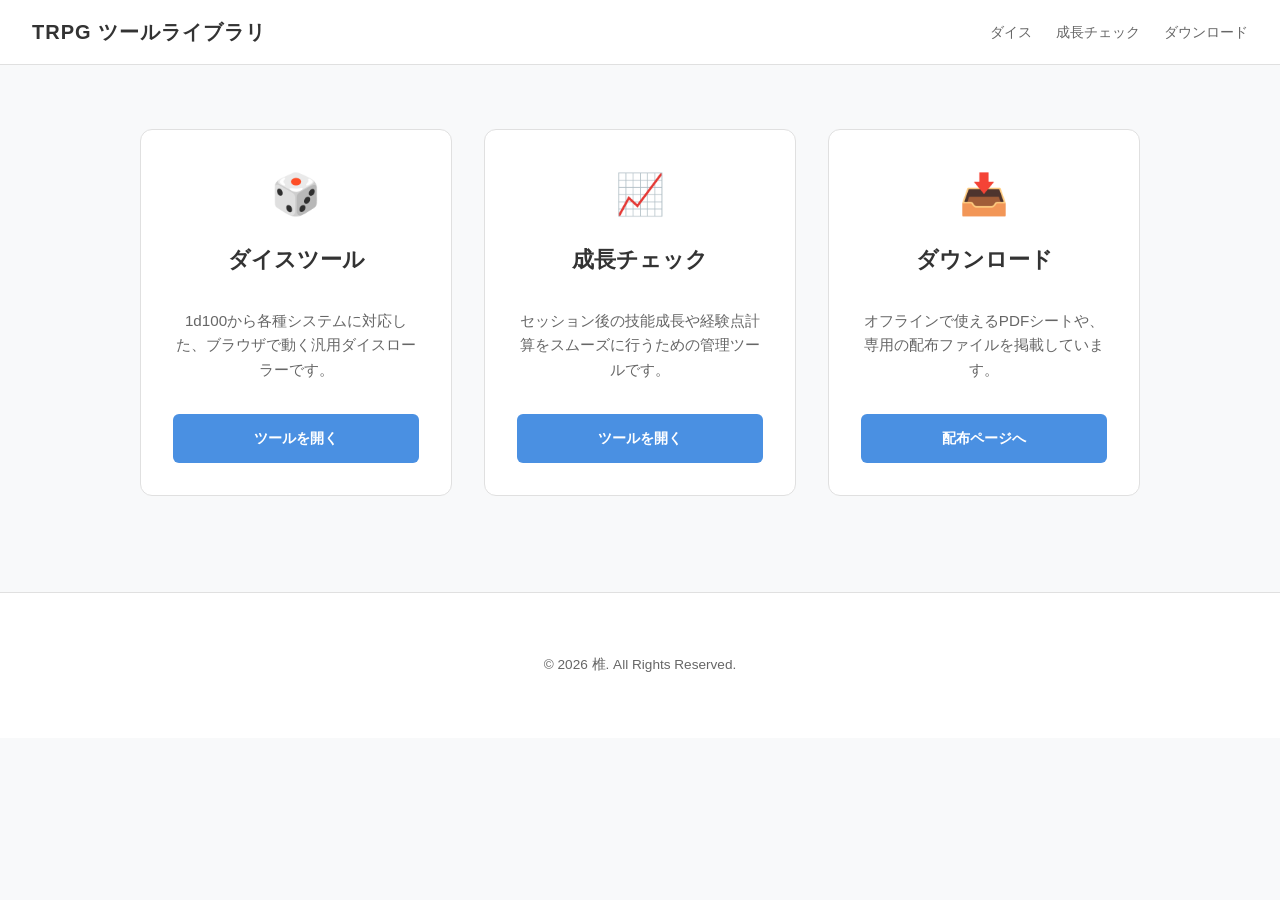
==== index.html @ 18e6e416 "ポータルサイトの作成" ====
<!DOCTYPE html>
<html lang="ja">

<head>
    <meta charset="UTF-8">
    <meta name="viewport" content="width=device-width, initial-scale=1.0">
    <title>TRPG ツールポータル</title>
    <link rel="stylesheet" href="style.css">
</head>

<body>

    <header>
        <div class="logo">TRPG ツールライブラリ</div>
        <nav>
            <ul>
                <li><a href="#dice">ダイス</a></li>
                <li><a href="#growth">成長チェック</a></li>
                <li><a href="#download">ダウンロード</a></li>
            </ul>
        </nav>
    </header>

    <main>
        <div class="grid">
            <section class="card" id="dice">
                <div class="icon">🎲</div>
                <h2>ダイスツール</h2>
                <p>1d100から各種システムに対応した、ブラウザで動く汎用ダイスローラーです。</p>
                <a href="#" class="btn">ツールを開く</a>
            </section>

            <section class="card" id="growth">
                <div class="icon">📈</div>
                <h2>成長チェック</h2>
                <p>セッション後の技能成長や経験点計算をスムーズに行うための管理ツールです。</p>
                <a href="#" class="btn">ツールを開く</a>
            </section>

            <section class="card" id="download">
                <div class="icon">📥</div>
                <h2>ダウンロード</h2>
                <p>オフラインで使えるPDFシートや、専用の配布ファイルを掲載しています。</p>
                <a href="#" class="btn">配布ページへ</a>
            </section>
        </div>
    </main>

    <footer>
        <p>&copy; 2026 椎. All Rights Reserved.</p>
    </footer>

</body>

</html>
---- style.css ----
/* 変数定義（色などを一括管理） */
:root {
    --bg-color: #f8f9fa;
    --card-bg: #ffffff;
    --text-main: #333333;
    --text-sub: #666666;
    --accent: #4a90e2;
    --border: #e0e0e0;
}

/* 全体の基本設定 */
body {
    font-family: "Helvetica Neue", Arial, "Hiragino Kaku Gothic ProN", "Hiragino Sans", Meiryo, sans-serif;
    background-color: var(--bg-color);
    color: var(--text-main);
    margin: 0;
    line-height: 1.6;
}

/* ヘッダー */
header {
    background-color: var(--card-bg);
    border-bottom: 1px solid var(--border);
    padding: 1rem 2rem;
    display: flex;
    justify-content: space-between;
    align-items: center;
    position: sticky;
    top: 0;
    z-index: 100;
}

.logo {
    font-size: 1.25rem;
    font-weight: bold;
    letter-spacing: 0.05em;
}

nav ul {
    list-style: none;
    display: flex;
    gap: 1.5rem;
    margin: 0;
    padding: 0;
}

nav a {
    text-decoration: none;
    color: var(--text-sub);
    font-size: 0.9rem;
    font-weight: 500;
    transition: color 0.3s;
}

nav a:hover {
    color: var(--accent);
}

/* メインレイアウト */
main {
    max-width: 1000px;
    margin: 4rem auto;
    padding: 0 1.5rem;
}

.grid {
    display: grid;
    grid-template-columns: repeat(auto-fit, minmax(300px, 1fr));
    gap: 2rem;
}

/* カードデザイン */
.card {
    background: var(--card-bg);
    border: 1px solid var(--border);
    border-radius: 12px;
    padding: 2rem;
    transition: transform 0.3s ease, box-shadow 0.3s ease;
    display: flex;
    flex-direction: column;
    text-align: center;
}

.card:hover {
    transform: translateY(-5px);
    box-shadow: 0 10px 30px rgba(0, 0, 0, 0.08);
}

.card .icon {
    font-size: 2.5rem;
    margin-bottom: 1rem;
}

.card h2 {
    margin: 0 0 1rem 0;
    font-size: 1.4rem;
}

.card p {
    color: var(--text-sub);
    font-size: 0.95rem;
    margin-bottom: 2rem;
    flex-grow: 1;
}

/* ボタン */
.btn {
    display: inline-block;
    background-color: var(--accent);
    color: white;
    text-decoration: none;
    padding: 0.8rem 1.5rem;
    border-radius: 6px;
    font-weight: bold;
    font-size: 0.9rem;
    transition: background-color 0.3s, opacity 0.3s;
}

.btn:hover {
    opacity: 0.9;
    filter: brightness(1.1);
}

/* フッター */
footer {
    text-align: center;
    padding: 3rem;
    color: var(--text-sub);
    font-size: 0.85rem;
    border-top: 1px solid var(--border);
    margin-top: 6rem;
    background-color: white;
}
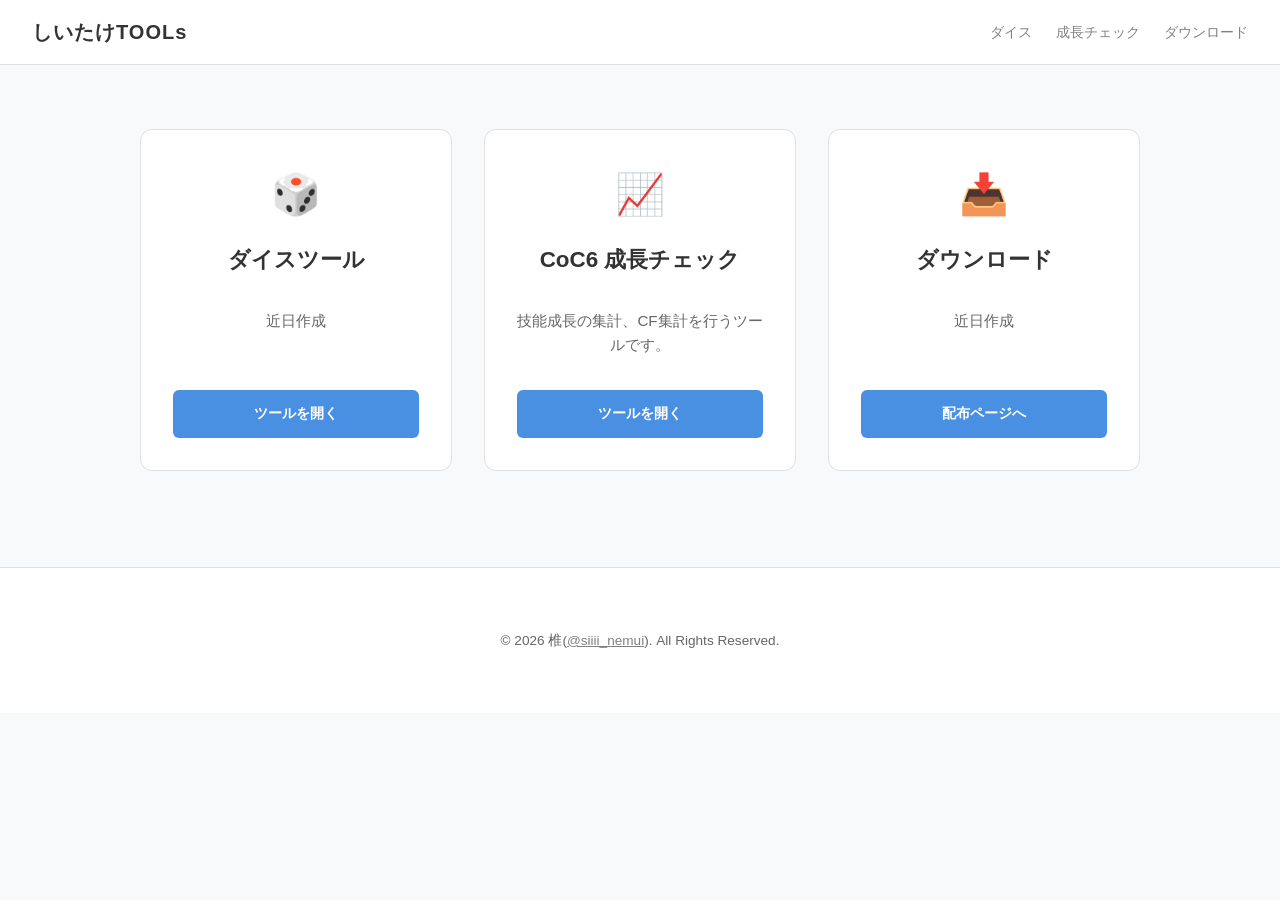
==== commit a126103c: "成長チェックツールの追加" ====
--- a/index.html
+++ b/index.html
@@ -1,55 +1,57 @@
-<!DOCTYPE html>
+<!doctype html>
 <html lang="ja">
+  <head>
+    <meta charset="UTF-8" />
+    <meta name="viewport" content="width=device-width, initial-scale=1.0" />
+    <title>しいたけTOOLs</title>
+    <link rel="stylesheet" href="style.css" />
+    <link rel="icon" href="image/hpicon.png" sizes="any" />
+    <link rel="apple-touch-icon" href="image/hpicon.png" sizes="256x256" />
+    <link rel="icon" type="image/png" href="image/hpicon.png" sizes="256x256" />
+  </head>
 
-<head>
-    <meta charset="UTF-8">
-    <meta name="viewport" content="width=device-width, initial-scale=1.0">
-    <title>TRPG ツールポータル</title>
-    <link rel="stylesheet" href="style.css">
-</head>
-
-<body>
-
+  <body>
     <header>
-        <div class="logo">TRPG ツールライブラリ</div>
-        <nav>
-            <ul>
-                <li><a href="#dice">ダイス</a></li>
-                <li><a href="#growth">成長チェック</a></li>
-                <li><a href="#download">ダウンロード</a></li>
-            </ul>
-        </nav>
+      <div class="logo"><a href="index.html">しいたけTOOLs</a></div>
+      <nav>
+        <ul>
+          <li><a href="#dice">ダイス</a></li>
+          <li><a href="GrowthTool/growth.html">成長チェック</a></li>
+          <li><a href="#download">ダウンロード</a></li>
+        </ul>
+      </nav>
     </header>
 
     <main>
-        <div class="grid">
-            <section class="card" id="dice">
-                <div class="icon">🎲</div>
-                <h2>ダイスツール</h2>
-                <p>1d100から各種システムに対応した、ブラウザで動く汎用ダイスローラーです。</p>
-                <a href="#" class="btn">ツールを開く</a>
-            </section>
+      <div class="grid">
+        <section class="card" id="dice">
+          <div class="icon">🎲</div>
+          <h2>ダイスツール</h2>
+          <p>近日作成</p>
+          <a href="#" class="btn">ツールを開く</a>
+        </section>
 
-            <section class="card" id="growth">
-                <div class="icon">📈</div>
-                <h2>成長チェック</h2>
-                <p>セッション後の技能成長や経験点計算をスムーズに行うための管理ツールです。</p>
-                <a href="#" class="btn">ツールを開く</a>
-            </section>
+        <section class="card" id="growth">
+          <div class="icon">📈</div>
+          <h2>CoC6 成長チェック</h2>
+          <p>技能成長の集計、CF集計を行うツールです。</p>
+          <a href="GrowthTool/growth.html" class="btn">ツールを開く</a>
+        </section>
 
-            <section class="card" id="download">
-                <div class="icon">📥</div>
-                <h2>ダウンロード</h2>
-                <p>オフラインで使えるPDFシートや、専用の配布ファイルを掲載しています。</p>
-                <a href="#" class="btn">配布ページへ</a>
-            </section>
-        </div>
+        <section class="card" id="download">
+          <div class="icon">📥</div>
+          <h2>ダウンロード</h2>
+          <p>近日作成</p>
+          <a href="#" class="btn">配布ページへ</a>
+        </section>
+      </div>
     </main>
 
     <footer>
-        <p>&copy; 2026 椎. All Rights Reserved.</p>
+      <p>
+        &copy; 2026 椎(<a href="https://x.com/siiii_nemui">@siiii_nemui</a>).
+        All Rights Reserved.
+      </p>
     </footer>
-
-</body>
-
-</html>+  </body>
+</html>
--- a/style.css
+++ b/style.css
@@ -30,10 +30,20 @@
     z-index: 100;
 }
 
-.logo {
+.logo a {
+    color: var(--text-main);
     font-size: 1.25rem;
     font-weight: bold;
     letter-spacing: 0.05em;
+    /* ロゴリンクは下線なし、状態変化しない */
+    text-decoration: none;
+}
+
+/* ロゴリンクの訪問済み・アクティブ時も色を変えない */
+.logo a:visited,
+.logo a:active {
+    color: var(--text-main);
+    text-decoration: none;
 }
 
 nav ul {
@@ -46,7 +56,7 @@
 
 nav a {
     text-decoration: none;
-    color: var(--text-sub);
+    color: #808080;
     font-size: 0.9rem;
     font-weight: 500;
     transition: color 0.3s;
@@ -130,4 +140,8 @@
     border-top: 1px solid var(--border);
     margin-top: 6rem;
     background-color: white;
+}
+
+footer a {
+    color:#808080;
 }
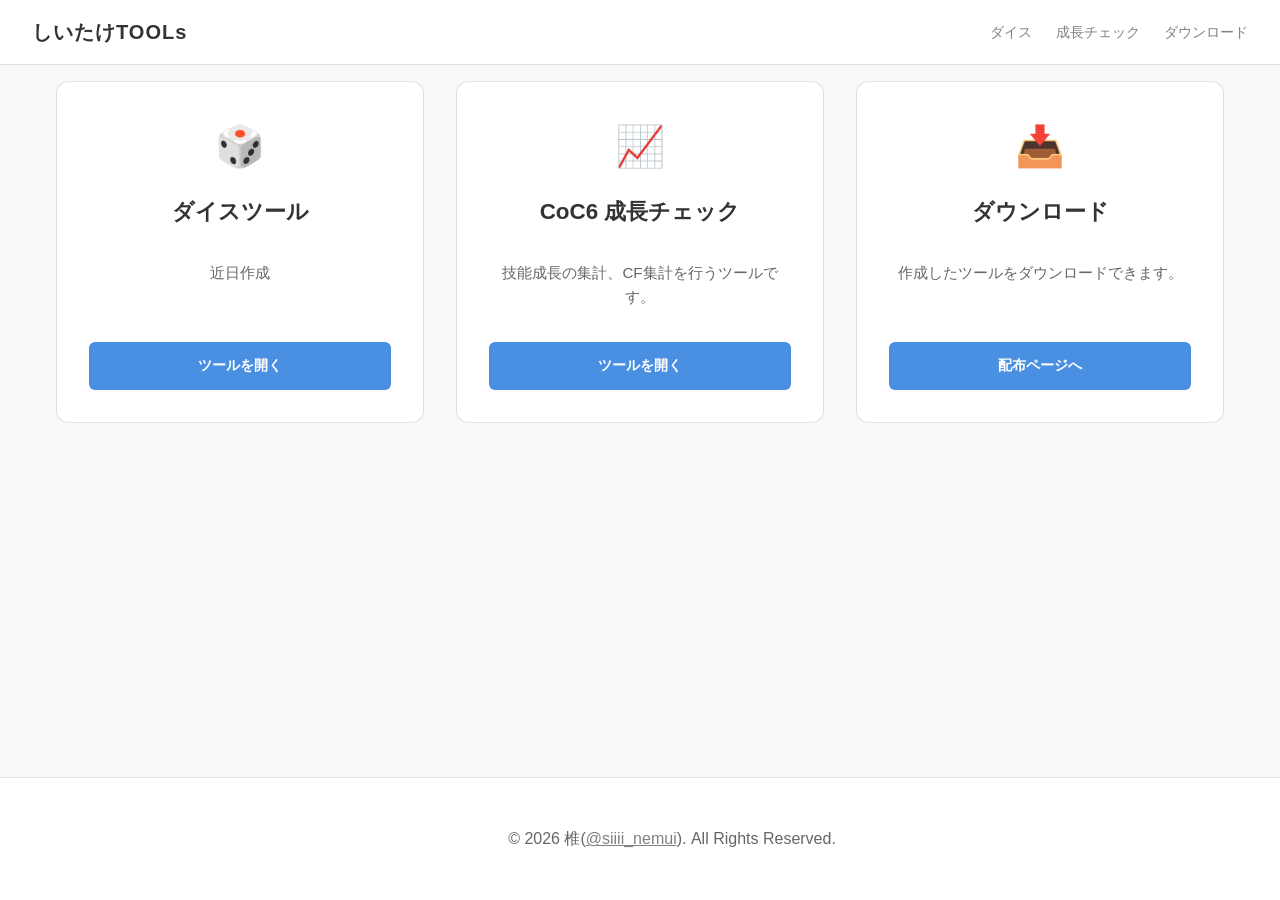
==== commit 96cad22e: "成長チェック：更新履歴の追加 ダウンロードページ：公開" ====
--- a/index.html
+++ b/index.html
@@ -41,8 +41,8 @@
         <section class="card" id="download">
           <div class="icon">📥</div>
           <h2>ダウンロード</h2>
-          <p>近日作成</p>
-          <a href="#" class="btn">配布ページへ</a>
+          <p>作成したツールをダウンロードできます。</p>
+          <a href="Download/download.html" class="btn">配布ページへ</a>
         </section>
       </div>
     </main>
--- a/style.css
+++ b/style.css
@@ -1,147 +1,162 @@
 /* 変数定義（色などを一括管理） */
 :root {
-    --bg-color: #f8f9fa;
-    --card-bg: #ffffff;
-    --text-main: #333333;
-    --text-sub: #666666;
-    --accent: #4a90e2;
-    --border: #e0e0e0;
+  --bg-color: #f8f9fa;
+  --card-bg: #ffffff;
+  --text-main: #333333;
+  --text-sub: #666666;
+  --accent: #4a90e2;
+  --border: #e0e0e0;
 }
 
 /* 全体の基本設定 */
 body {
-    font-family: "Helvetica Neue", Arial, "Hiragino Kaku Gothic ProN", "Hiragino Sans", Meiryo, sans-serif;
-    background-color: var(--bg-color);
-    color: var(--text-main);
-    margin: 0;
-    line-height: 1.6;
+  margin: 0;
+  min-height: 100vh; /* 画面の高さ100%を最低限確保 */
+  display: flex;
+  flex-direction: column;
+  background-color: var(--bg-color);
+  color: var(--text-main);
+  font-family:
+    "Helvetica Neue", Arial, "Hiragino Kaku Gothic ProN", "Hiragino Sans",
+    Meiryo, sans-serif;
+  background-color: var(--bg-color);
+  color: var(--text-main);
+  line-height: 1.6;
 }
 
 /* ヘッダー */
 header {
-    background-color: var(--card-bg);
-    border-bottom: 1px solid var(--border);
-    padding: 1rem 2rem;
-    display: flex;
-    justify-content: space-between;
-    align-items: center;
-    position: sticky;
-    top: 0;
-    z-index: 100;
+  background-color: var(--card-bg);
+  border-bottom: 1px solid var(--border);
+  padding: 1rem 2rem;
+  display: flex;
+  justify-content: space-between;
+  align-items: center;
+  position: sticky;
+  top: 0;
+  z-index: 100;
 }
 
 .logo a {
-    color: var(--text-main);
-    font-size: 1.25rem;
-    font-weight: bold;
-    letter-spacing: 0.05em;
-    /* ロゴリンクは下線なし、状態変化しない */
-    text-decoration: none;
+  color: var(--text-main);
+  font-size: 1.25rem;
+  font-weight: bold;
+  letter-spacing: 0.05em;
+  /* ロゴリンクは下線なし、状態変化しない */
+  text-decoration: none;
 }
 
 /* ロゴリンクの訪問済み・アクティブ時も色を変えない */
 .logo a:visited,
 .logo a:active {
-    color: var(--text-main);
-    text-decoration: none;
+  color: var(--text-main);
+  text-decoration: none;
 }
 
 nav ul {
-    list-style: none;
-    display: flex;
-    gap: 1.5rem;
-    margin: 0;
-    padding: 0;
+  list-style: none;
+  display: flex;
+  gap: 1.5rem;
+  margin: 0;
+  padding: 0;
 }
 
 nav a {
-    text-decoration: none;
-    color: #808080;
-    font-size: 0.9rem;
-    font-weight: 500;
-    transition: color 0.3s;
+  text-decoration: none;
+  color: #808080;
+  font-size: 0.9rem;
+  font-weight: 500;
+  transition: color 0.3s;
 }
 
 nav a:hover {
-    color: var(--accent);
+  color: var(--accent);
 }
 
 /* メインレイアウト */
 main {
-    max-width: 1000px;
-    margin: 4rem auto;
-    padding: 0 1.5rem;
+  flex: 1;
+  width: 100%;
+  /* max-width: 1000px; を削除して、画面の95%まで広がるようにします */
+  max-width: 95%;
+  margin: 0 auto;
+  padding: 1rem 1.5rem;
+  box-sizing: border-box;
 }
 
 .grid {
-    display: grid;
-    grid-template-columns: repeat(auto-fit, minmax(300px, 1fr));
-    gap: 2rem;
+  display: grid;
+  grid-template-columns: repeat(auto-fit, minmax(300px, 1fr));
+  gap: 2rem;
 }
 
 /* カードデザイン */
 .card {
-    background: var(--card-bg);
-    border: 1px solid var(--border);
-    border-radius: 12px;
-    padding: 2rem;
-    transition: transform 0.3s ease, box-shadow 0.3s ease;
-    display: flex;
-    flex-direction: column;
-    text-align: center;
+  background: var(--card-bg);
+  border: 1px solid var(--border);
+  border-radius: 12px;
+  padding: 2rem;
+  transition:
+    transform 0.3s ease,
+    box-shadow 0.3s ease;
+  display: flex;
+  flex-direction: column;
+  text-align: center;
 }
 
 .card:hover {
-    transform: translateY(-5px);
-    box-shadow: 0 10px 30px rgba(0, 0, 0, 0.08);
+  transform: translateY(-5px);
+  box-shadow: 0 10px 30px rgba(0, 0, 0, 0.08);
 }
 
 .card .icon {
-    font-size: 2.5rem;
-    margin-bottom: 1rem;
+  font-size: 2.5rem;
+  margin-bottom: 1rem;
 }
 
 .card h2 {
-    margin: 0 0 1rem 0;
-    font-size: 1.4rem;
+  margin: 0 0 1rem 0;
+  font-size: 1.4rem;
 }
 
 .card p {
-    color: var(--text-sub);
-    font-size: 0.95rem;
-    margin-bottom: 2rem;
-    flex-grow: 1;
+  color: var(--text-sub);
+  font-size: 0.95rem;
+  margin-bottom: 2rem;
+  flex-grow: 1;
 }
 
 /* ボタン */
 .btn {
-    display: inline-block;
-    background-color: var(--accent);
-    color: white;
-    text-decoration: none;
-    padding: 0.8rem 1.5rem;
-    border-radius: 6px;
-    font-weight: bold;
-    font-size: 0.9rem;
-    transition: background-color 0.3s, opacity 0.3s;
+  display: inline-block;
+  background-color: var(--accent);
+  color: white;
+  text-decoration: none;
+  padding: 0.8rem 1.5rem;
+  border-radius: 6px;
+  font-weight: bold;
+  font-size: 0.9rem;
+  transition:
+    background-color 0.3s,
+    opacity 0.3s;
 }
 
 .btn:hover {
-    opacity: 0.9;
-    filter: brightness(1.1);
+  opacity: 0.9;
+  filter: brightness(1.1);
 }
 
 /* フッター */
 footer {
-    text-align: center;
-    padding: 3rem;
-    color: var(--text-sub);
-    font-size: 0.85rem;
-    border-top: 1px solid var(--border);
-    margin-top: 6rem;
-    background-color: white;
+  width: 100%;
+  text-align: center;
+  padding: 2rem;
+  background-color: white;
+  border-top: 1px solid var(--border);
+  color: var(--text-sub);
+  margin-top: auto; /* 念のための保険 */
 }
 
 footer a {
-    color:#808080;
-}+  color: #808080;
+}
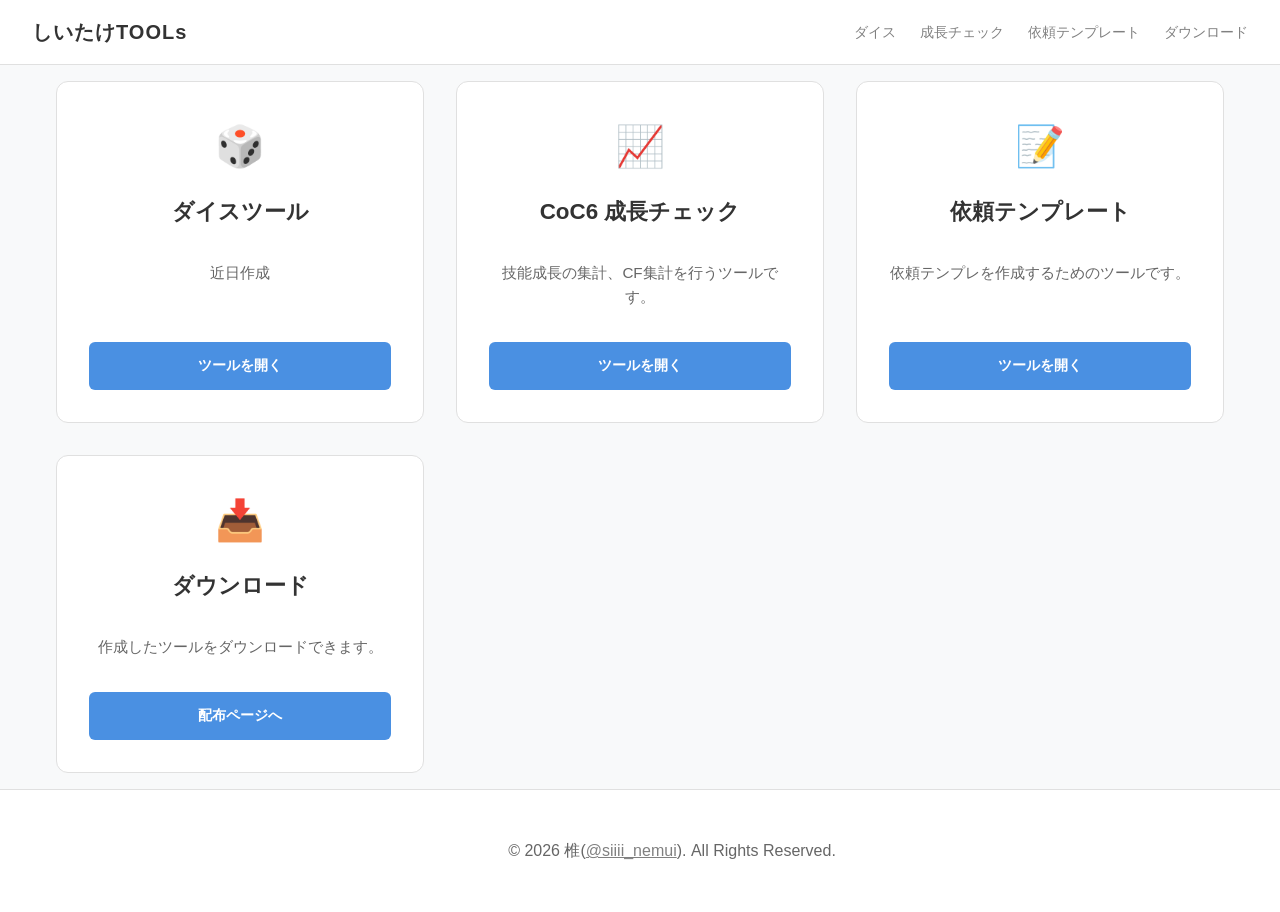
==== commit ea3df6a0: "依頼テンプレツールを追加" ====
--- a/index.html
+++ b/index.html
@@ -17,7 +17,8 @@
         <ul>
           <li><a href="#dice">ダイス</a></li>
           <li><a href="GrowthTool/growth.html">成長チェック</a></li>
-          <li><a href="#download">ダウンロード</a></li>
+          <li><a href="Order/order.html">依頼テンプレート</a></li>
+          <li><a href="Download/download.html">ダウンロード</a></li>
         </ul>
       </nav>
     </header>
@@ -38,6 +39,13 @@
           <a href="GrowthTool/growth.html" class="btn">ツールを開く</a>
         </section>
 
+        <section class="card" id="order">
+          <div class="icon">📝</div>
+          <h2>依頼テンプレート</h2>
+          <p>依頼テンプレを作成するためのツールです。</p>
+          <a href="Order/order.html" class="btn">ツールを開く</a>
+        </section>
+
         <section class="card" id="download">
           <div class="icon">📥</div>
           <h2>ダウンロード</h2>
--- a/style.css
+++ b/style.css
@@ -160,3 +160,54 @@
 footer a {
   color: #808080;
 }
+
+.update-history {
+  margin-top: 40px;
+  padding: 20px;
+  background: #fff;
+  border: 1px solid #e0e0e0;
+  border-radius: 8px;
+}
+
+.update-history h3 {
+  font-size: 1rem;
+  color: #333;
+  margin-bottom: 10px;
+  border-bottom: 2px solid #e91e63;
+  display: inline-block;
+}
+
+.history-container {
+  max-height: 150px;
+  overflow-y: auto; /* 履歴が増えても邪魔にならないようスクロール可能に */
+  font-size: 0.85rem;
+  color: #666;
+}
+
+.history-container ul {
+  list-style: none;
+  padding: 0;
+  margin: 0;
+}
+
+.history-container li {
+  padding: 4px 0;
+  border-bottom: 1px dashed #eee;
+}
+
+.history-container li strong {
+  color: #333;
+  margin-right: 10px;
+}
+
+.tool-title-area {
+  max-width: 100% !important;
+  padding: 20px 40px 0; /* 左右に少し余裕を持たせる */
+}
+
+.tool-title-area h1 {
+  font-size: 1.2rem;
+  color: #333;
+  border-left: 4px solid #e91e63;
+  padding-left: 10px;
+}
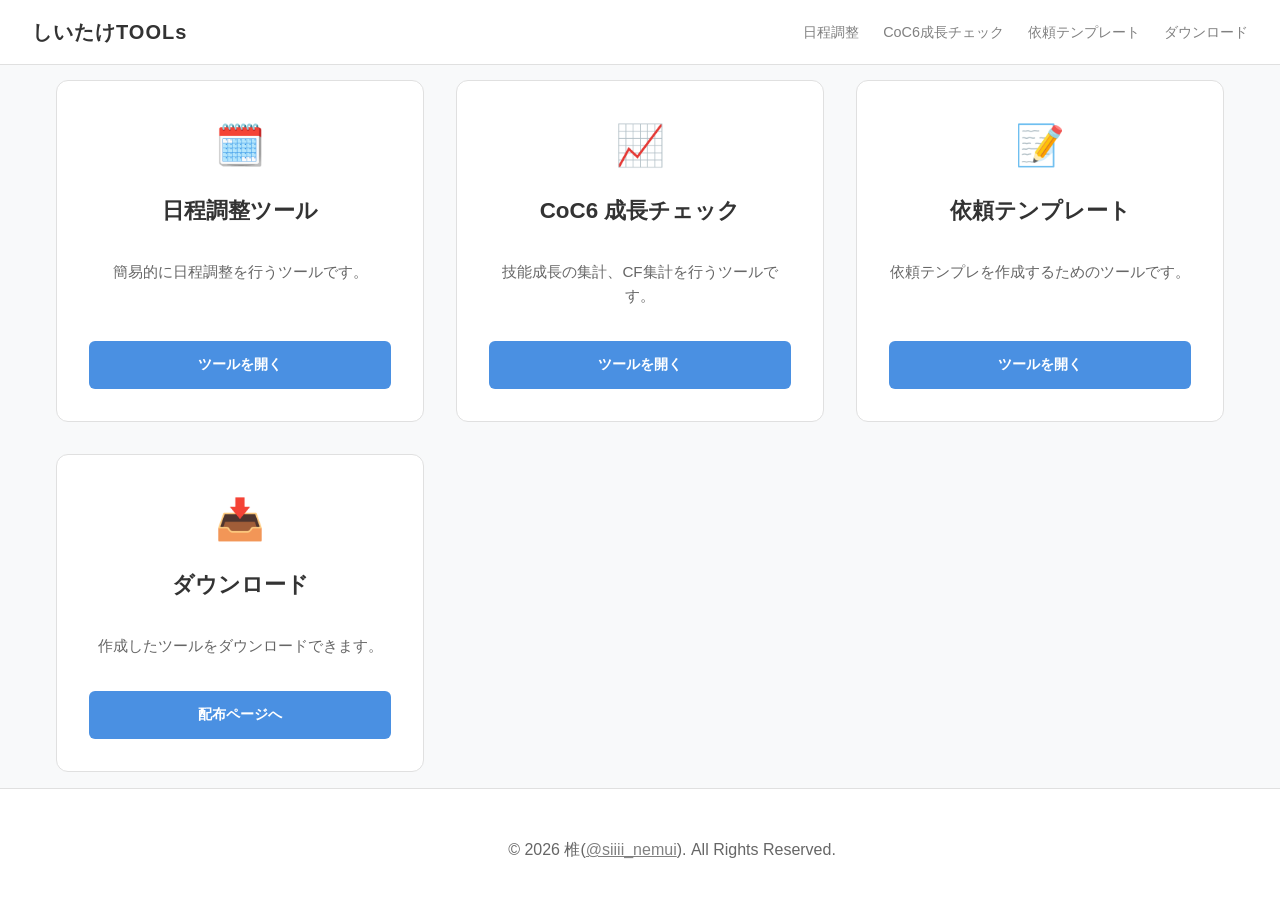
==== commit 3dd691b3: "パーツの切り分け" ====
--- a/index.html
+++ b/index.html
@@ -8,28 +8,19 @@
     <link rel="icon" href="image/hpicon.png" sizes="any" />
     <link rel="apple-touch-icon" href="image/hpicon.png" sizes="256x256" />
     <link rel="icon" type="image/png" href="image/hpicon.png" sizes="256x256" />
+    <script src="js/include.js" defer></script>
   </head>
 
   <body>
-    <header>
-      <div class="logo"><a href="index.html">しいたけTOOLs</a></div>
-      <nav>
-        <ul>
-          <li><a href="#dice">ダイス</a></li>
-          <li><a href="GrowthTool/growth.html">成長チェック</a></li>
-          <li><a href="Order/order.html">依頼テンプレート</a></li>
-          <li><a href="Download/download.html">ダウンロード</a></li>
-        </ul>
-      </nav>
-    </header>
+    <div data-include="components/header.html"></div>
 
     <main>
       <div class="grid">
-        <section class="card" id="dice">
-          <div class="icon">🎲</div>
-          <h2>ダイスツール</h2>
-          <p>近日作成</p>
-          <a href="#" class="btn">ツールを開く</a>
+        <section class="card" id="schedule">
+          <div class="icon">🗓️</div>
+          <h2>日程調整ツール</h2>
+          <p>簡易的に日程調整を行うツールです。</p>
+          <a href="ScheduleTool/schedule_tool.html" class="btn">ツールを開く</a>
         </section>
 
         <section class="card" id="growth">
@@ -55,11 +46,6 @@
       </div>
     </main>
 
-    <footer>
-      <p>
-        &copy; 2026 椎(<a href="https://x.com/siiii_nemui">@siiii_nemui</a>).
-        All Rights Reserved.
-      </p>
-    </footer>
+    <div data-include="components/footer.html"></div>
   </body>
 </html>
--- a/style.css
+++ b/style.css
@@ -32,8 +32,11 @@
   display: flex;
   justify-content: space-between;
   align-items: center;
-  position: sticky;
+  position: fixed;
   top: 0;
+  left: 0;
+  width: 100%;
+  box-sizing: border-box;
   z-index: 100;
 }
 
@@ -73,14 +76,13 @@
   color: var(--accent);
 }
 
-/* メインレイアウト */
+/* メインコンテンツ */
 main {
   flex: 1;
   width: 100%;
-  /* max-width: 1000px; を削除して、画面の95%まで広がるようにします */
   max-width: 95%;
   margin: 0 auto;
-  padding: 1rem 1.5rem;
+  padding: 80px 1.5rem 1rem;
   box-sizing: border-box;
 }
 
@@ -161,6 +163,73 @@
   color: #808080;
 }
 
+/* 共通コンテナ・レイアウト */
+.page-container {
+  display: flex;
+  max-width: 100% !important;
+  margin: 0 70px;
+  padding: 10px 40px;
+  gap: 30px;
+  width: 100%;
+  box-sizing: border-box;
+  align-items: flex-start;
+}
+
+/* メインコンテンツエリア */
+.display-area {
+  background: #f4f7f8;
+  border: 1px solid #ddd;
+  border-radius: 4px;
+  padding: 15px;
+  min-height: 500px;
+  box-sizing: border-box;
+  flex: 1;
+  min-width: 0;
+}
+
+/* フォーム項目やトグル行の共通スタイル */
+.control-item {
+  display: flex;
+  justify-content: space-between;
+  align-items: center;
+  padding: 6px 0;
+  border-bottom: 1px solid #ccc;
+}
+
+.control-item label {
+  font-weight: bold;
+  font-size: 0.85rem;
+  color: #333;
+}
+
+/* ツールタイトル */
+.tool-title {
+  font-size: 1.5rem;
+  color: #333;
+  margin-bottom: 20px;
+  border-left: 5px solid #e91e63;
+  padding-left: 15px;
+  line-height: 1.2;
+}
+
+/* 共通ボタン（マゼンタピンク） */
+.main-btn {
+  width: 100%;
+  background: #e91e63;
+  color: white;
+  border: none;
+  padding: 10px;
+  border-radius: 4px;
+  font-weight: bold;
+  cursor: pointer;
+  transition: opacity 0.2s;
+}
+
+.main-btn:hover {
+  opacity: 0.9;
+}
+
+/* 更新履歴セクション */
 .update-history {
   margin-top: 40px;
   padding: 20px;
@@ -179,7 +248,7 @@
 
 .history-container {
   max-height: 150px;
-  overflow-y: auto; /* 履歴が増えても邪魔にならないようスクロール可能に */
+  overflow-y: auto;
   font-size: 0.85rem;
   color: #666;
 }
@@ -200,9 +269,10 @@
   margin-right: 10px;
 }
 
+/* ツールタイトルエリア */
 .tool-title-area {
   max-width: 100% !important;
-  padding: 20px 40px 0; /* 左右に少し余裕を持たせる */
+  padding: 20px 40px 0;
 }
 
 .tool-title-area h1 {
@@ -211,3 +281,29 @@
   border-left: 4px solid #e91e63;
   padding-left: 10px;
 }
+
+/* 画面幅が狭い時（スマホ・タブレット等）の調整 */
+@media (max-width: 900px) {
+  .page-container {
+    flex-direction: column;
+    padding: 10px 15px;
+    margin: 0 auto;
+  }
+
+  /* ツールタイトルが縦長に潰れるのを防ぐ */
+  .tool-title {
+    white-space: nowrap;
+    font-size: 1.2rem;
+  }
+
+  /* サイドバーとメインコンテンツの調整 */
+  .sidebar {
+    width: 100% !important;
+    position: static !important;
+    margin-bottom: 20px;
+  }
+
+  .growth-main {
+    width: 100%;
+  }
+}
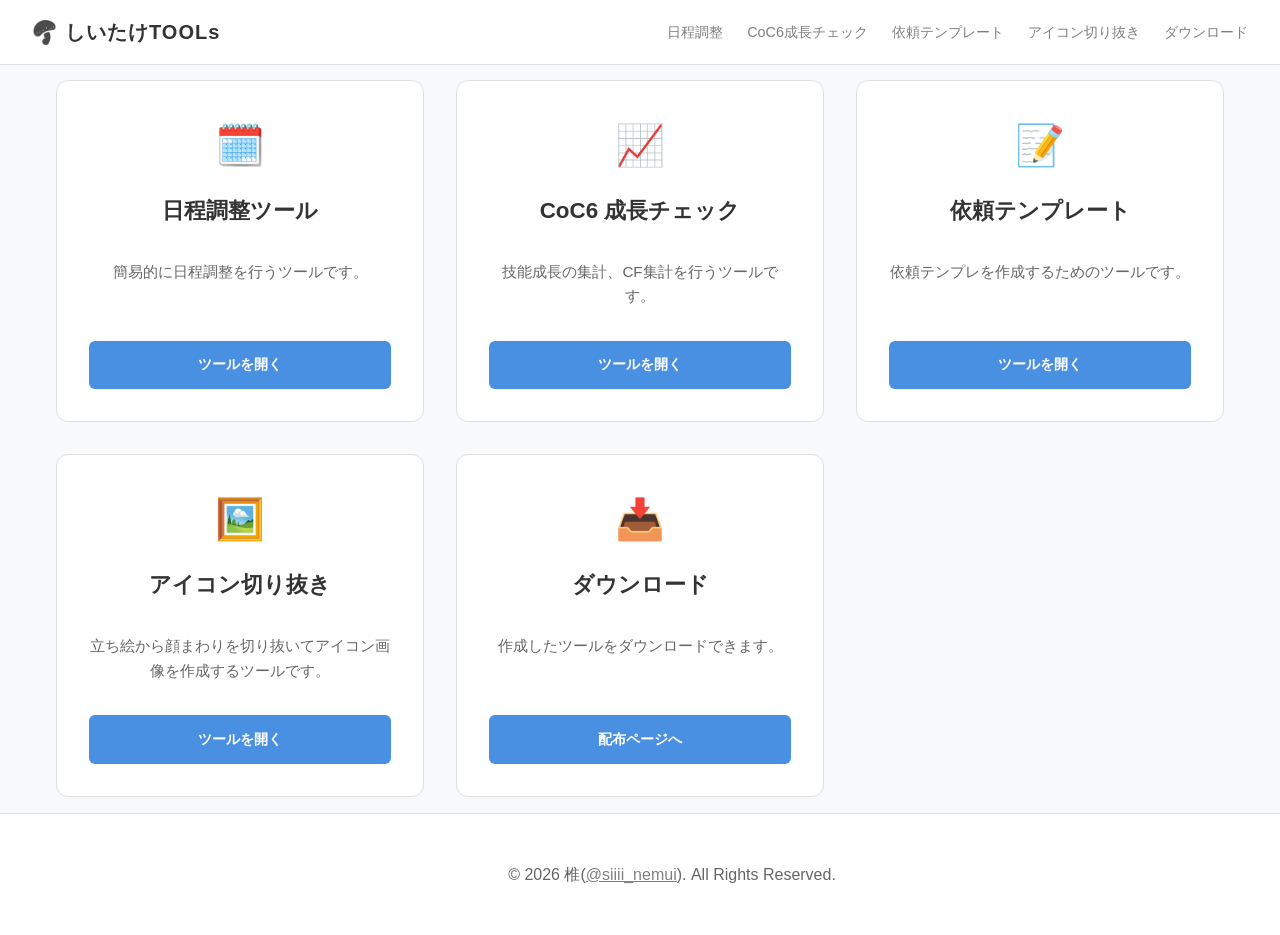
==== commit 75c1964b: "アイコン切り抜きツールを追加 立ち絵イラストから顔まわりを手動で切り抜き、アイコン画像として一括書き出しできるツール。 画像はブラウザ内(Canvas API)のみで処理しサーバー送信は行わない。外部" ====
--- a/index.html
+++ b/index.html
@@ -37,6 +37,13 @@
           <a href="Order/order.html" class="btn">ツールを開く</a>
         </section>
 
+        <section class="card" id="icon">
+          <div class="icon">🖼️</div>
+          <h2>アイコン切り抜き</h2>
+          <p>立ち絵から顔まわりを切り抜いてアイコン画像を作成するツールです。</p>
+          <a href="IconTool/icon.html" class="btn">ツールを開く</a>
+        </section>
+
         <section class="card" id="download">
           <div class="icon">📥</div>
           <h2>ダウンロード</h2>
--- a/style.css
+++ b/style.css
@@ -41,12 +41,20 @@
 }
 
 .logo a {
+  display: flex;
+  align-items: center;
   color: var(--text-main);
   font-size: 1.25rem;
   font-weight: bold;
   letter-spacing: 0.05em;
-  /* ロゴリンクは下線なし、状態変化しない */
   text-decoration: none;
+}
+
+.logo a .site-icon {
+  height: 1.25em; /* 親のfont-sizeに合わせる */
+  width: auto;
+  margin-right: 8px;
+  vertical-align: middle;
 }
 
 /* ロゴリンクの訪問済み・アクティブ時も色を変えない */
@@ -82,7 +90,7 @@
   width: 100%;
   max-width: 95%;
   margin: 0 auto;
-  padding: 80px 1.5rem 1rem;
+  padding: 80px 1.5rem 1rem; /* ヘッダーの高さに合わせて調整 */
   box-sizing: border-box;
 }
 
@@ -166,13 +174,13 @@
 /* 共通コンテナ・レイアウト */
 .page-container {
   display: flex;
-  max-width: 100% !important;
-  margin: 0 70px;
-  padding: 10px 40px;
+  margin: 0 auto; /* 中央寄せ */
+  padding: 10px 0; /* 左右の余白を調整 (schedule-mainで調整) */
   gap: 30px;
   width: 100%;
   box-sizing: border-box;
   align-items: flex-start;
+  max-width: 1200px; /* 追加: 全体の最大幅を設定 */
 }
 
 /* メインコンテンツエリア */
@@ -213,7 +221,7 @@
 }
 
 /* 共通ボタン（マゼンタピンク） */
-.main-btn {
+.main-btn, .main-copy-btn {
   width: 100%;
   background: #e91e63;
   color: white;
@@ -223,9 +231,10 @@
   font-weight: bold;
   cursor: pointer;
   transition: opacity 0.2s;
-}
-
-.main-btn:hover {
+  box-sizing: border-box;
+}
+
+.main-btn:hover, .main-copy-btn:hover {
   opacity: 0.9;
 }
 
